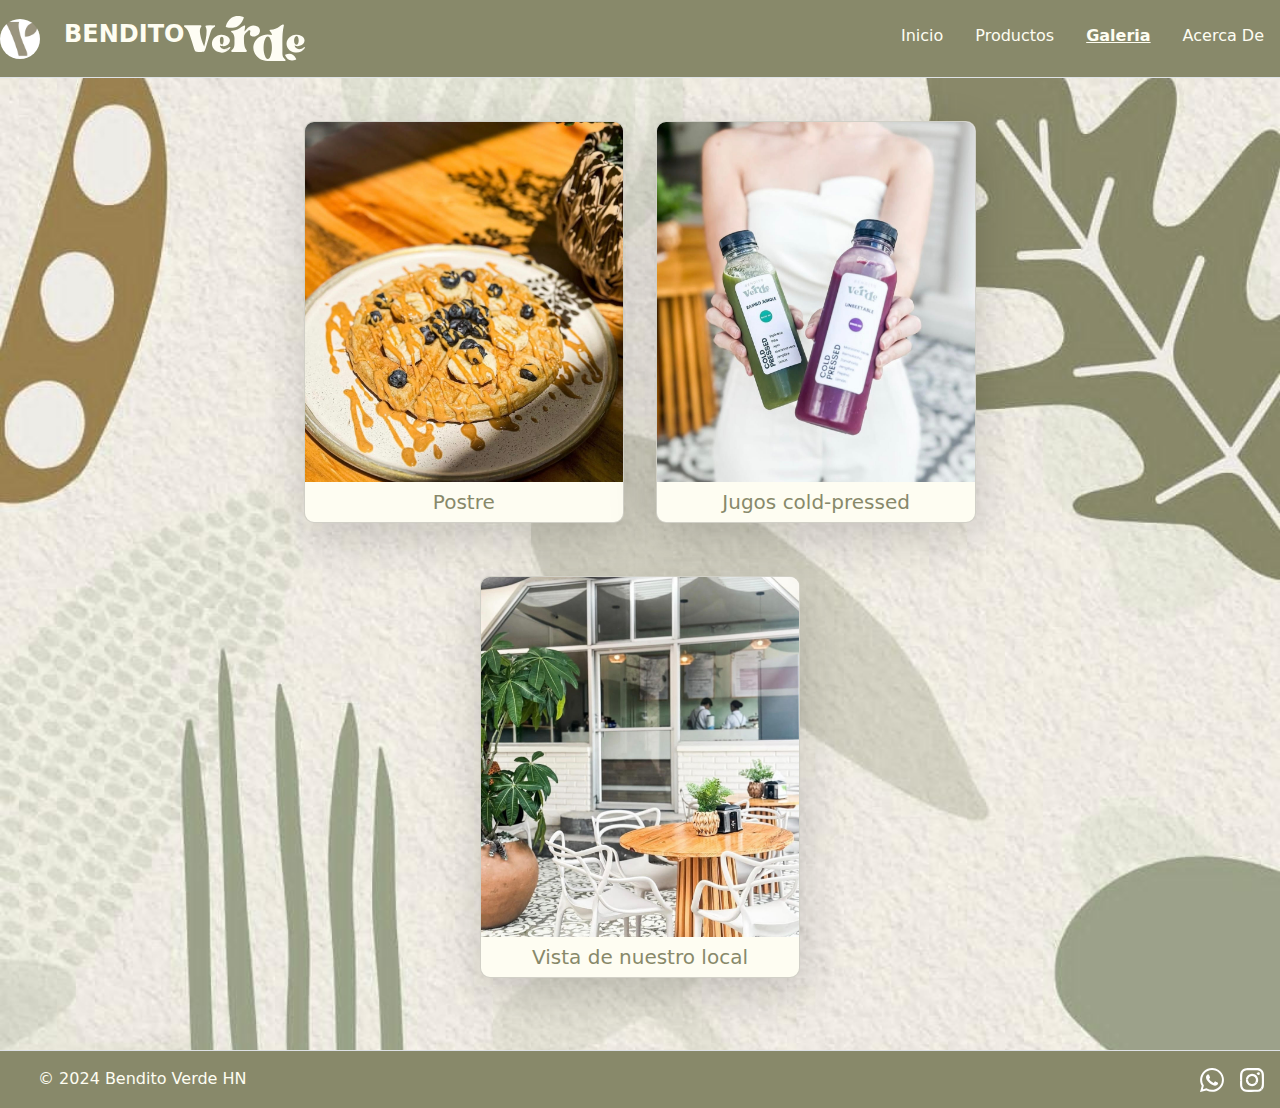
==== galeria.html @ 78dced23 "guillermo + BENDITO" ====
<!doctype html>
<html lang="en">

<head>
    <meta charset="utf-8">
    <meta name="viewport" content="width=device-width, initial-scale=1">
    <title>Bendito Verde HN - Galeria para recordar</title>
    <link rel="icon" type="image/x-icon" href="img/taza-de-cafe.png">
    <link href="https://cdn.jsdelivr.net/npm/bootstrap@5.3.3/dist/css/bootstrap.min.css" rel="stylesheet"
        integrity="sha384-QWTKZyjpPEjISv5WaRU9OFeRpok6YctnYmDr5pNlyT2bRjXh0JMhjY6hW+ALEwIH" crossorigin="anonymous">
    <link rel="stylesheet" href="galeria.css">
</head>

<body>
    <header class="d-flex flex-wrap justify-content-center py-3 border-bottom fixed-top">
        <a href="/"
            class="d-flex align-items-center mb-3 mb-md-0 me-md-auto link-body-emphasis text-decoration-none gap-4"
            style="width: 230px;">
            <img class="img-fluid rounded-circle" src="img/logo.JPG" alt="logo" style="max-height: 40px;">
            <span class="fs-4 fw-bold d-flex flex-direction-row">BENDITO<img src="img/verde-titulo.svg"
                    alt="Verde"></span>
        </a>

        <ul class="nav nav-pills">
            <li class="nav-item"><a href="#" class="nav-link" aria-current="page">Inicio</a></li>
            <li class="nav-item"><a href="productos.html" class="nav-link">Productos</a></li>
            <li class="nav-item"><a href="galeria.html" class="nav-link active">Galeria</a></li>
            <li class="nav-item"><a href="#" class="nav-link">Acerca De</a></li>
        </ul>
    </header>

    <main class="bg-secondary-subtle text-white pb-5">
        <div class="container pt-5">
            <div class="row row-cols-1 row-cols-md-2 row-cols-lg-3 g-4 justify-content-center">
                <!-- Card 1 -->
                <div class="col mb-4 d-flex justify-content-center">
                    <div class="card shadow-lg custom-card tarjeta h-100">
                        <div class="image-wrapper">
                            <img src="img/platillos.jpg.jpeg" class="card-img-top rounded-top" alt="platillos">
                        </div>
                        <h5 class="card-title text-center mt-2" style="color: #88896a;">Postre</h5>
                        <div class="overlay">
                            <h5 class="overlay-title">Postres</h5>
                            <p class="overlay-text">Contamos con los mejores platillos para satisfacer cada uno de tus gustos y deseos.</p>
                            <a href="productos.html" class="btn btn-primary" style="background-color: #88896a; border-color: #88896a;">Conoce más sobre nuestros postres</a>
                        </div>
                    </div>
                </div>
        
                <!-- Card 2 -->
                <div class="col mb-4 d-flex justify-content-center">
                    <div class="card shadow-lg custom-card tarjeta h-100">
                        <div class="image-wrapper">
                            <img src="img/bebidas.jpg.jpeg" class="card-img-top rounded-top" alt="bebidas">
                        </div>
                        <h5 class="card-title text-center mt-2" style="color: #88896a;">Jugos cold-pressed</h5>
                        <div class="overlay">
                            <h5 class="overlay-title">Jugos cold-pressed</h5>
                            <p class="overlay-text">Refresca tu cuerpo con nuestros jugos cold-pressed que son jugos 100% naturales sin azúcares ni preservantes.</p>
                            <a href="productos.html" class="btn btn-primary" style="background-color: #88896a; border-color: #88896a;">Conoce más sobre nuestros jugos</a>
                        </div>
                    </div>
                </div>
        
                <!-- Card 3 -->
                <div class="col mb-4 d-flex justify-content-center">
                    <div class="card shadow-lg custom-card tarjeta h-100">
                        <div class="image-wrapper">
                            <img src="img/vista.jpg.jpeg" class="card-img-top rounded-top" alt="local">
                        </div>
                        <h5 class="card-title text-center mt-2" style="color: #88896a;">Vista de nuestro local</h5>
                        <div class="overlay">
                            <h5 class="overlay-title">Nuestro local</h5>
                            <p class="overlay-text">Contamos con las mejores instalaciones para que te sientas como en tu hogar y disfrutes de nuestro sabor.</p>
                            <a href="#" class="btn btn-primary" style="background-color: #88896a; border-color: #88896a;">Conócenos</a>
                        </div>
                    </div>
                </div>
            </div>
        </div>        
    </main>
    
    <footer class="d-flex flex-wrap justify-content-between align-items-center py-3 border-top">
        <div class="col-md-4 d-flex align-items-center">
            <a href="/" class="mb-3 me-2 mb-md-0 text-body-secondary text-decoration-none lh-1">
                <svg class="bi" width="30" height="24">
                    <use xlink:href="#bootstrap"></use>
                </svg>
            </a>
            <span class="mb-3 mb-md-0">© 2024 Bendito Verde HN</span>
        </div>

        <ul class="nav col-md-4 justify-content-end list-unstyled d-flex me-3">
            <li class="ms-3"><a class="text-body-secondary" href="#"><img src="img/whatsapp.svg" width="24" height="24"
                        alt=""></a></li>
            <li class="ms-3"><a class="text-body-secondary" href="#"><img src="img/instagram.svg" width="24" height="24"
                        alt=""></a></a></li>
        </ul>
    </footer>
    <script src="https://cdn.jsdelivr.net/npm/bootstrap@5.3.3/dist/js/bootstrap.bundle.min.js"
        integrity="sha384-YvpcrYf0tY3lHB60NNkmXc5s9fDVZLESaAA55NDzOxhy9GkcIdslK1eN7N6jIeHz"
        crossorigin="anonymous"></script>
    <script src="index.js" type="module"></script>
</body>

</html>
---- galeria.css ----
header{
    background-color: #88896a;
}

@media (max-width: 760px) {
    header{
        flex-direction: column;
        align-items: center;
    }
    main{
        margin-top: 129px !important;
    }
}


@media (max-width: 361px) {
    main{
        margin-top: 169px !important;
    }
}

main{
    margin-top: 73px;
}

header a span{
    color: #fefdf2;
}

.nav{
    justify-content: center;
}

.nav-link{
    color: #fefdf2;
}

.nav-link:hover{
    text-decoration: underline;
    font-weight: bold;
    color: #cdbca2;
}

.nav-pills .nav-link.active, .nav-pills .show > .nav-link{
    color: #fefdf2;
    background-color: transparent;
    text-decoration: underline;
    font-weight: bold;
}

.bg-secondary-subtle{
    background-image: url('img/fondo.jpg') !important;
    background-repeat: no-repeat;
    background-size:cover;
    background-attachment: fixed;
}

.hero-img{
    background-image: url(img/coffee-wallpaper.jpg);
    background-repeat: no-repeat;
    background-size: cover;
    background-position: center;
}

*{
    margin: 0;
    box-sizing: border-box;
}

.card{
    height: 402px !important;
}

footer{
    background-color: #88896a;
}

footer span{
    color: #fefdf2;
}

.custom-card {
    width: 20rem;
    height: auto;
    border-radius: 10px;
    overflow: hidden;
    position: relative;
    background-color: #fefdf2;
}

.row{
    gap: 5px !important;
    justify-content: center;
}

.image-wrapper {
    height: 360px;
    overflow: hidden;
}

.custom-card img {
    width: 100%;
    height: 100%;
    object-fit: cover;
    transition: transform 0.3s ease;
}

.custom-card:hover img {
    transform: scale(1.1); 
}

/* Overlay */
.overlay {
    position: absolute;
    bottom: 0;
    left: 0;
    width: 100%;
    height: 100%;
    background-color: rgba(0, 0, 0, 0.7); 
    color: #fefdf2;
    display: flex;
    flex-direction: column;
    justify-content: center;
    align-items: center;
    opacity: 0;
    transition: opacity 0.3s ease;
    padding: 20px;
    text-align: center;
}

.custom-card:hover .overlay {
    opacity: 1;
}

.overlay-title {
    font-size: 1.5rem;
    margin: 0;
}

.overlay-text {
    font-size: 1rem;
    margin: 10px 0;
}

.container {
    display: flex;
    justify-content: center;
    align-items: center;
    min-height: 100vh;
}
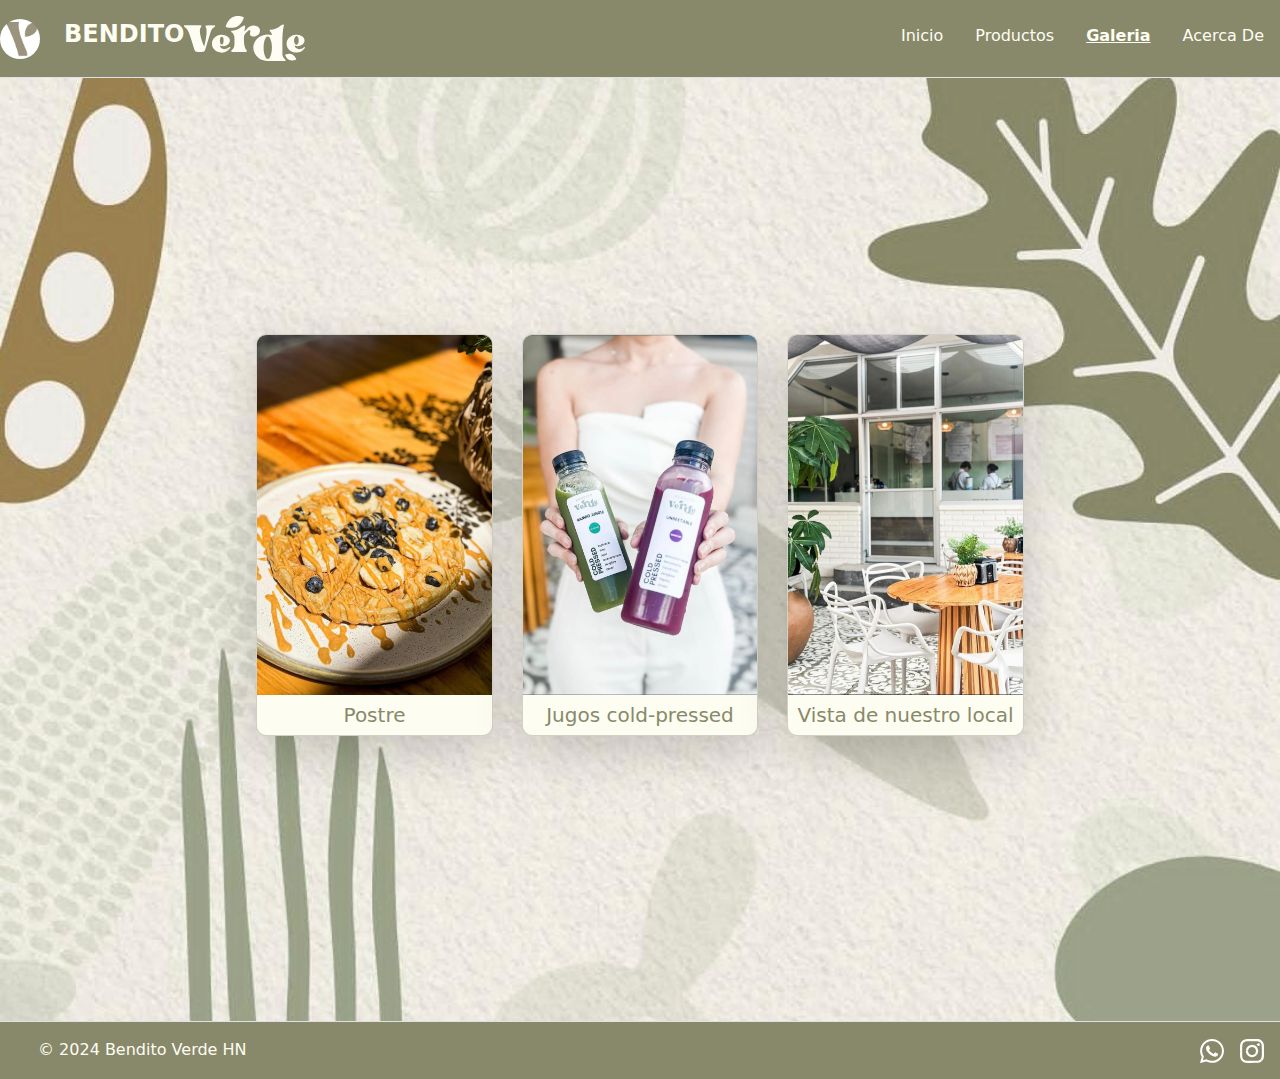
==== commit 36db8290: "galeria mejor" ====
--- a/galeria.html
+++ b/galeria.html
@@ -31,7 +31,7 @@
 
     <main class="bg-secondary-subtle text-white pb-5">
         <div class="container pt-5">
-            <div class="row row-cols-1 row-cols-md-2 row-cols-lg-3 g-4 justify-content-center">
+            <div class="row row-cols-1 row-cols-md-2 row-cols-lg-4 g-4 justify-content-center">
                 <!-- Card 1 -->
                 <div class="col mb-4 d-flex justify-content-center">
                     <div class="card shadow-lg custom-card tarjeta h-100">
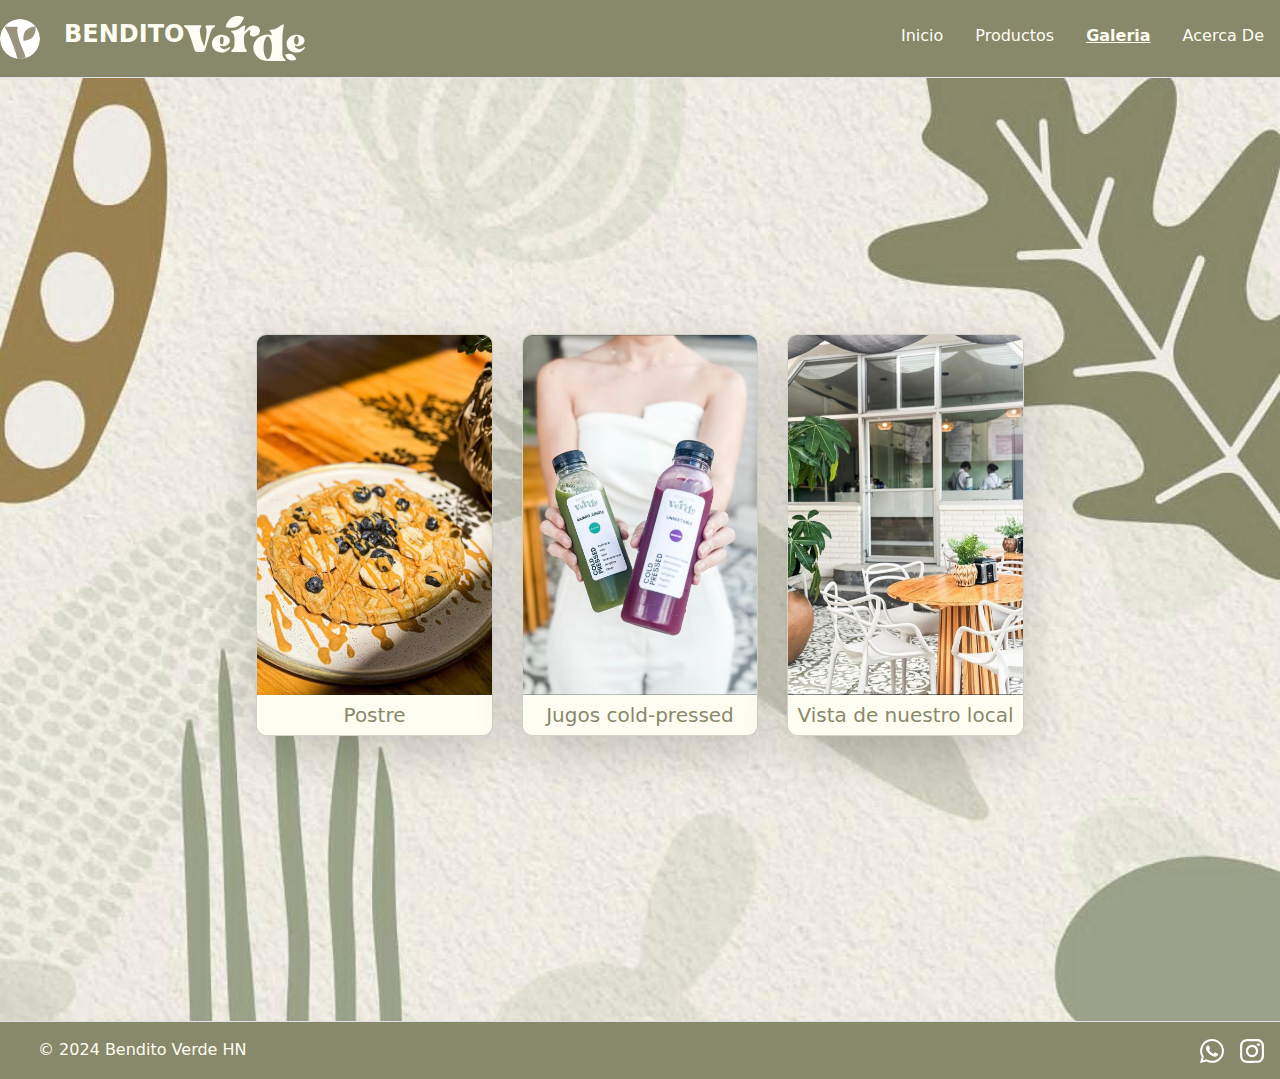
==== commit 96fb9ffc: "logo centrado" ====
--- a/galeria.html
+++ b/galeria.html
@@ -16,7 +16,7 @@
         <a href="/"
             class="d-flex align-items-center mb-3 mb-md-0 me-md-auto link-body-emphasis text-decoration-none gap-4"
             style="width: 230px;">
-            <img class="img-fluid rounded-circle" src="img/logo.JPG" alt="logo" style="max-height: 40px;">
+            <img class="img-fluid rounded-circle" src="img/logo.svg" alt="logo" style="max-height: 40px;">
             <span class="fs-4 fw-bold d-flex flex-direction-row">BENDITO<img src="img/verde-titulo.svg"
                     alt="Verde"></span>
         </a>
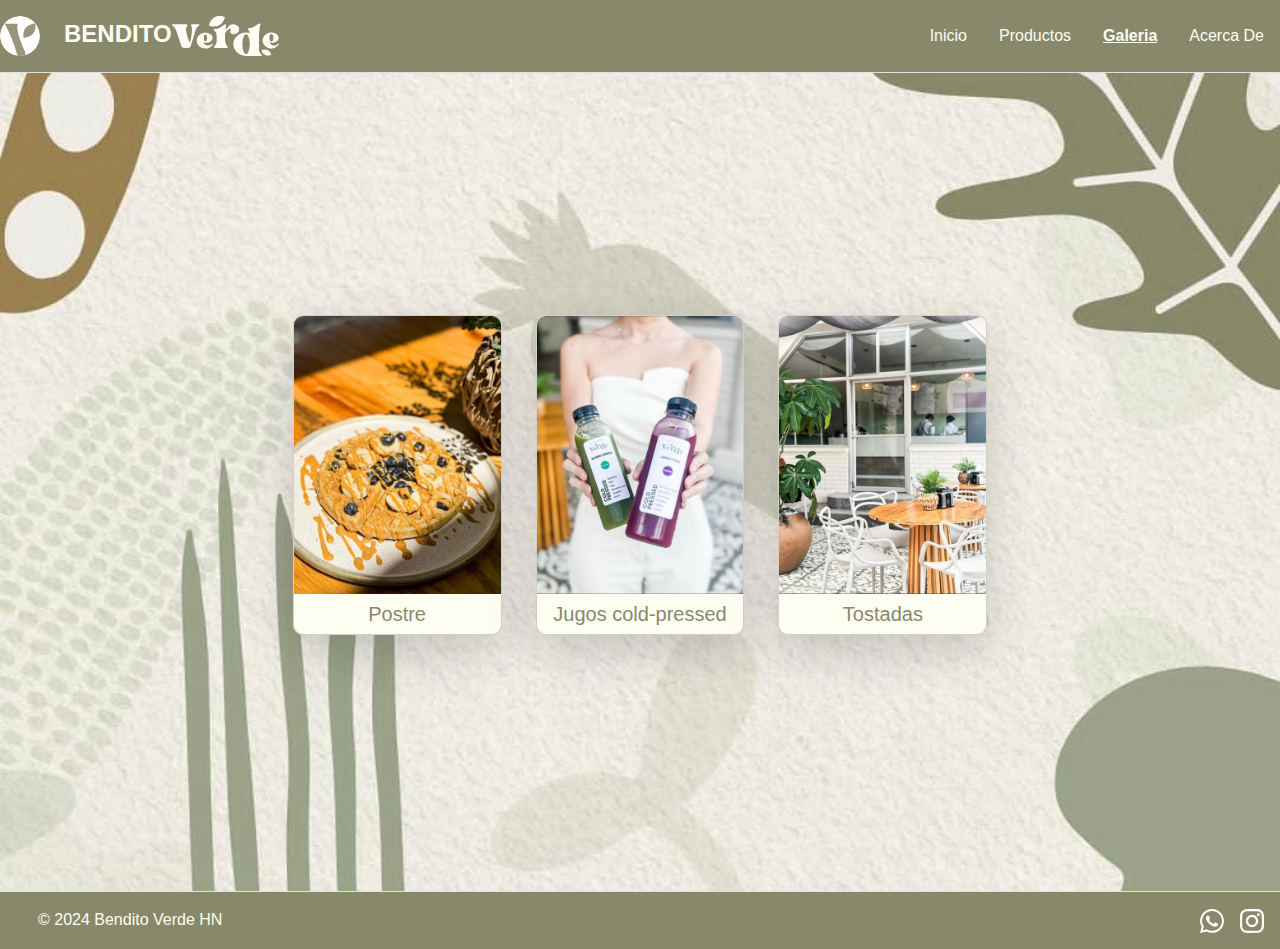
==== commit dd6eb534: "Update galeria.html" ====
--- a/galeria.html
+++ b/galeria.html
@@ -13,7 +13,7 @@
 
 <body>
     <header class="d-flex flex-wrap justify-content-center py-3 border-bottom fixed-top">
-        <a href="/"
+        <a
             class="d-flex align-items-center mb-3 mb-md-0 me-md-auto link-body-emphasis text-decoration-none gap-4"
             style="width: 230px;">
             <img class="img-fluid rounded-circle" src="img/logo.svg" alt="logo" style="max-height: 40px;">
@@ -22,7 +22,7 @@
         </a>
 
         <ul class="nav nav-pills">
-            <li class="nav-item"><a href="#" class="nav-link" aria-current="page">Inicio</a></li>
+            <li class="nav-item"><a href="index.html" class="nav-link" aria-current="page">Inicio</a></li>
             <li class="nav-item"><a href="productos.html" class="nav-link">Productos</a></li>
             <li class="nav-item"><a href="galeria.html" class="nav-link active">Galeria</a></li>
             <li class="nav-item"><a href="#" class="nav-link">Acerca De</a></li>
@@ -68,10 +68,10 @@
                         <div class="image-wrapper">
                             <img src="img/vista.jpg.jpeg" class="card-img-top rounded-top" alt="local">
                         </div>
-                        <h5 class="card-title text-center mt-2" style="color: #88896a;">Vista de nuestro local</h5>
+                        <h5 class="card-title text-center mt-2" style="color: #88896a;">Tostadas</h5>
                         <div class="overlay">
-                            <h5 class="overlay-title">Nuestro local</h5>
-                            <p class="overlay-text">Contamos con las mejores instalaciones para que te sientas como en tu hogar y disfrutes de nuestro sabor.</p>
+                            <h5 class="overlay-title">Nuestras Tostadas</h5>
+                            <p class="overlay-text">Contamos con las mejores tostadas para que te sientas como en tu hogar y disfrutes de nuestro sabor.</p>
                             <a href="#" class="btn btn-primary" style="background-color: #88896a; border-color: #88896a;">Conócenos</a>
                         </div>
                     </div>
@@ -103,4 +103,4 @@
     <script src="index.js" type="module"></script>
 </body>
 
-</html>+</html>
--- a/galeria.css
+++ b/galeria.css
@@ -1,96 +1,90 @@
-header{
-    background-color: #88896a;
+/* Estilos generales */
+* {
+    margin: 0;
+    padding: 0;
+    box-sizing: border-box;
 }
 
-@media (max-width: 760px) {
-    header{
-        flex-direction: column;
-        align-items: center;
-    }
-    main{
-        margin-top: 129px !important;
-    }
+body {
+    font-family: Arial, sans-serif;
+    background-color: #f8f9fa;
 }
 
-
-@media (max-width: 361px) {
-    main{
-        margin-top: 169px !important;
-    }
+header {
+    background-color: #88896a;
+    z-index: 1000;
 }
 
-main{
-    margin-top: 73px;
-}
-
-header a span{
+header a span {
     color: #fefdf2;
 }
 
-.nav{
-    justify-content: center;
+.nav-link {
+    color: #fefdf2 !important;
 }
 
-.nav-link{
-    color: #fefdf2;
-}
-
-.nav-link:hover{
+.nav-link:hover {
     text-decoration: underline;
     font-weight: bold;
     color: #cdbca2;
 }
 
-.nav-pills .nav-link.active, .nav-pills .show > .nav-link{
+.nav-pills .nav-link.active,
+.nav-pills .show>.nav-link {
     color: #fefdf2;
     background-color: transparent;
     text-decoration: underline;
     font-weight: bold;
 }
 
-.bg-secondary-subtle{
+main {
+    margin-top: 73px;
+    padding-top: 30px;
+}
+
+.bg-secondary-subtle {
     background-image: url('img/fondo.jpg') !important;
     background-repeat: no-repeat;
-    background-size:cover;
+    background-size: cover;
     background-attachment: fixed;
+    background-position: center;
 }
 
-.hero-img{
+/* Hero image */
+.hero-img {
     background-image: url(img/coffee-wallpaper.jpg);
     background-repeat: no-repeat;
     background-size: cover;
     background-position: center;
 }
 
-*{
-    margin: 0;
-    box-sizing: border-box;
-}
-
-.card{
-    height: 402px !important;
-}
-
-footer{
+footer {
     background-color: #88896a;
-}
-
-footer span{
     color: #fefdf2;
 }
 
+footer span {
+    color: #fefdf2;
+}
+
+/* Estilos para las tarjetas */
 .custom-card {
-    width: 20rem;
-    height: auto;
+    width: 100%;
+    max-width: 1rem;
+    max-height: 20rem;
     border-radius: 10px;
     overflow: hidden;
     position: relative;
     background-color: #fefdf2;
+    display: flex;
+    flex-direction: column;
+    transition: transform 0.3s ease;
+    margin: 5px;
+    box-shadow: 0 4px 8px rgba(0, 0, 0, 0.1);
 }
 
-.row{
-    gap: 5px !important;
-    justify-content: center;
+.custom-card:hover {
+    transform: scale(1.05);
 }
 
 .image-wrapper {
@@ -106,22 +100,21 @@
 }
 
 .custom-card:hover img {
-    transform: scale(1.1); 
+    transform: scale(1.1);
 }
 
-/* Overlay */
 .overlay {
     position: absolute;
+    top: 0;
+    left: 0;
+    right: 0;
     bottom: 0;
-    left: 0;
-    width: 100%;
-    height: 100%;
-    background-color: rgba(0, 0, 0, 0.7); 
+    background-color: rgba(0, 0, 0, 0.7);
     color: #fefdf2;
     display: flex;
     flex-direction: column;
+    align-items: center;
     justify-content: center;
-    align-items: center;
     opacity: 0;
     transition: opacity 0.3s ease;
     padding: 20px;
@@ -142,10 +135,48 @@
     margin: 10px 0;
 }
 
+.card {
+    height: 402px !important;
+    max-width: 100%;
+}
+
+/* Contenedor centralizado */
 .container {
     display: flex;
     justify-content: center;
     align-items: center;
-    min-height: 100vh;
+    padding: 20px;
+    flex-wrap: wrap;
+    min-height: calc(100vh - 200px);
 }
 
+/* para los dispositivos moviles */
+@media (max-width: 768px) {
+    .container {
+        flex-direction: column;
+        align-items: center;
+        margin-left: -20px;
+    }
+
+    .custom-card {
+        margin-left: 20px;
+    }
+}
+
+/* para las computadoras */
+@media (min-width: 992px) {
+    .container {
+        justify-content: center;
+        min-height: calc(100vh - 160px);
+    }
+}
+
+/* para las tablets*/
+@media (min-width: 768px) and (max-width: 991px) {
+    .container {
+        justify-content: center;
+        align-items: center;
+        min-height: calc(100vh - 160px);
+        flex-direction: row;
+    }
+}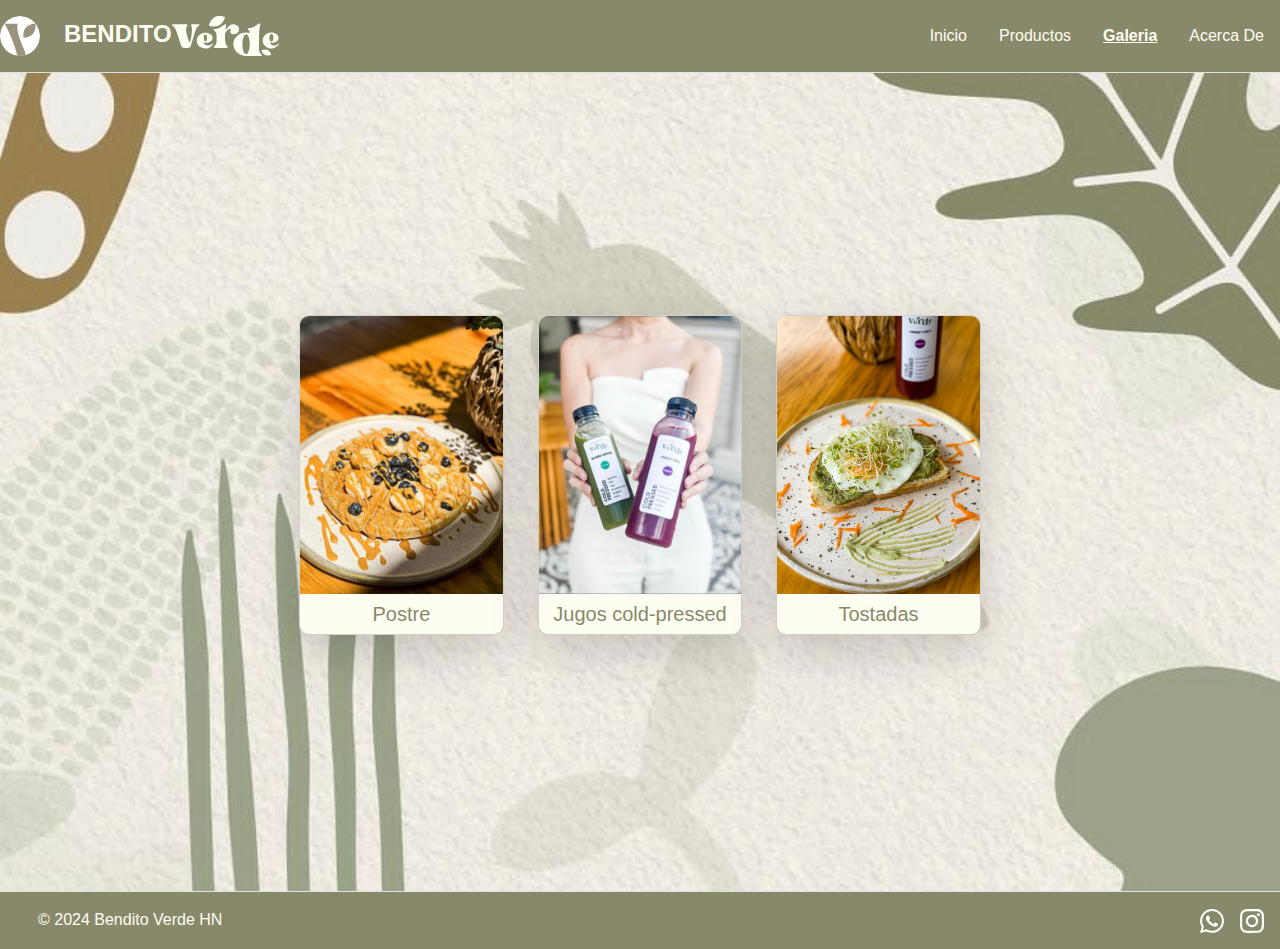
==== commit 7ac6bba9: "Update galeria.html" ====
--- a/galeria.html
+++ b/galeria.html
@@ -66,7 +66,7 @@
                 <div class="col mb-4 d-flex justify-content-center">
                     <div class="card shadow-lg custom-card tarjeta h-100">
                         <div class="image-wrapper">
-                            <img src="img/vista.jpg.jpeg" class="card-img-top rounded-top" alt="local">
+                            <img src="img/tostadas.jpg" class="card-img-top rounded-top" alt="local">
                         </div>
                         <h5 class="card-title text-center mt-2" style="color: #88896a;">Tostadas</h5>
                         <div class="overlay">
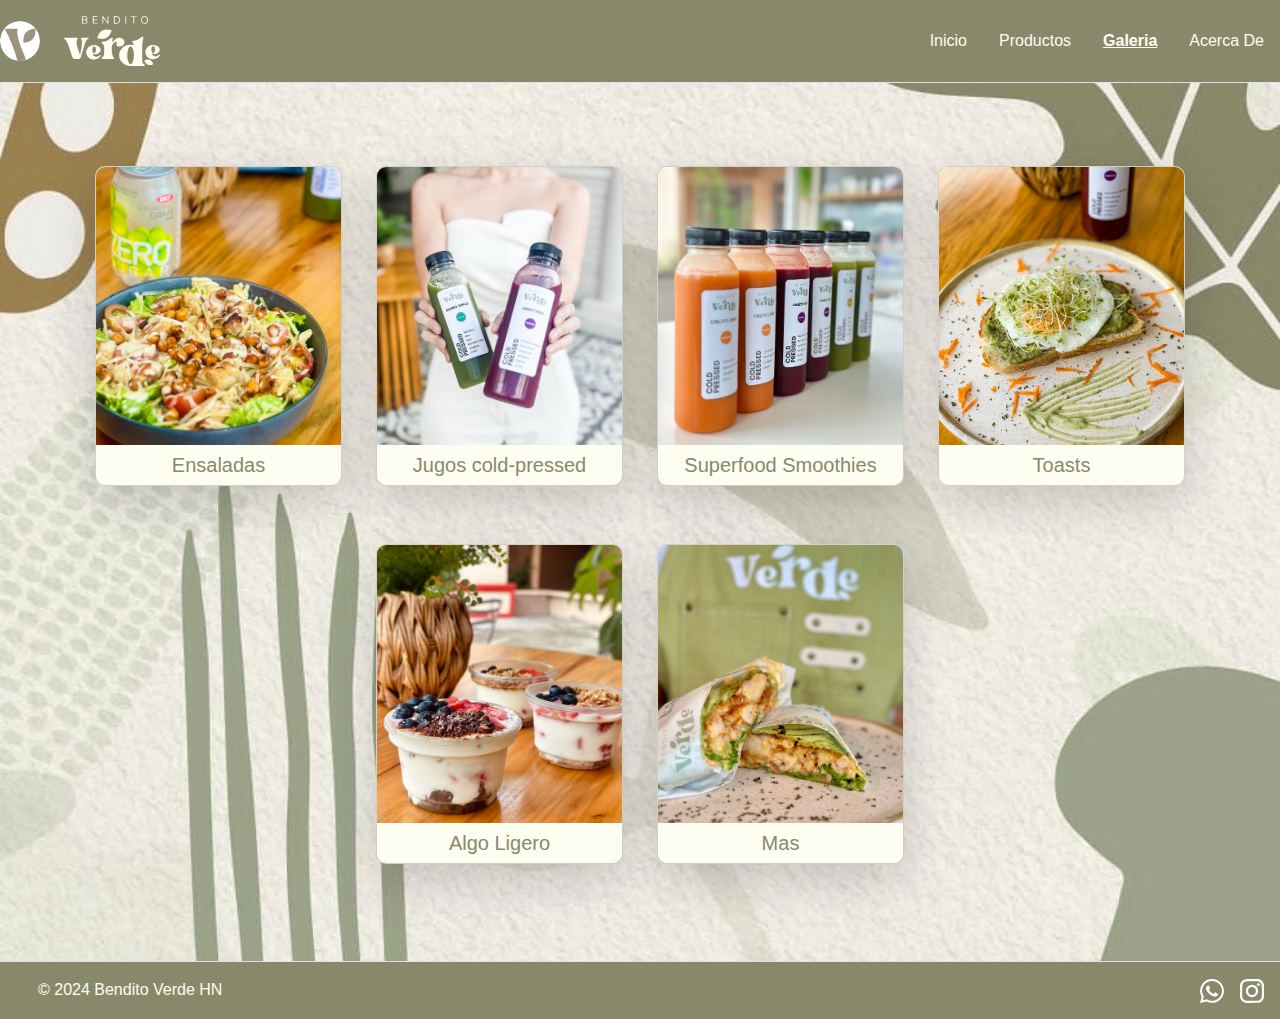
==== commit aa81bd50: "cambios hoy" ====
--- a/galeria.html
+++ b/galeria.html
@@ -6,19 +6,21 @@
     <meta name="viewport" content="width=device-width, initial-scale=1">
     <title>Bendito Verde HN - Galeria para recordar</title>
     <link rel="icon" type="image/x-icon" href="img/taza-de-cafe.png">
+    <link rel="preconnect" href="https://fonts.googleapis.com">
+    <link rel="preconnect" href="https://fonts.gstatic.com" crossorigin>
+    <link href="https://fonts.googleapis.com/css2?family=Montserrat:ital,wght@0,100..900;1,100..900&display=swap">
     <link href="https://cdn.jsdelivr.net/npm/bootstrap@5.3.3/dist/css/bootstrap.min.css" rel="stylesheet"
         integrity="sha384-QWTKZyjpPEjISv5WaRU9OFeRpok6YctnYmDr5pNlyT2bRjXh0JMhjY6hW+ALEwIH" crossorigin="anonymous">
     <link rel="stylesheet" href="galeria.css">
 </head>
 
 <body>
-    <header class="d-flex flex-wrap justify-content-center py-3 border-bottom fixed-top">
+    <header class="d-flex flex-wrap justify-content-center align-items-center py-3 border-bottom fixed-top">
         <a
             class="d-flex align-items-center mb-3 mb-md-0 me-md-auto link-body-emphasis text-decoration-none gap-4"
             style="width: 230px;">
             <img class="img-fluid rounded-circle" src="img/logo.svg" alt="logo" style="max-height: 40px;">
-            <span class="fs-4 fw-bold d-flex flex-direction-row">BENDITO<img src="img/verde-titulo.svg"
-                    alt="Verde"></span>
+            <span class="fs-4 fw-bold d-flex flex-direction-row"><img class="img-fluid" src="img/titulo.svg" style="height: 50px;" alt="Verde"></span>
         </a>
 
         <ul class="nav nav-pills">
@@ -36,12 +38,12 @@
                 <div class="col mb-4 d-flex justify-content-center">
                     <div class="card shadow-lg custom-card tarjeta h-100">
                         <div class="image-wrapper">
-                            <img src="img/platillos.jpg.jpeg" class="card-img-top rounded-top" alt="platillos">
+                            <img src="img/ensaladas.jpg" class="card-img-top rounded-top" alt="platillos">
                         </div>
-                        <h5 class="card-title text-center mt-2" style="color: #88896a;">Postre</h5>
+                        <h5 class="card-title text-center mt-2" style="color: #88896a;">Ensaladas</h5>
                         <div class="overlay">
-                            <h5 class="overlay-title">Postres</h5>
-                            <p class="overlay-text">Contamos con los mejores platillos para satisfacer cada uno de tus gustos y deseos.</p>
+                            <h5 class="overlay-title">Ensaladas</h5>
+                            <p class="overlay-text">Contamos con las mejores ensaladas para satisfacer cada uno de tus gustos y deseos.</p>
                             <a href="productos.html" class="btn btn-primary" style="background-color: #88896a; border-color: #88896a;">Conoce más sobre nuestros postres</a>
                         </div>
                     </div>
@@ -61,6 +63,21 @@
                         </div>
                     </div>
                 </div>
+
+                <!-- smoothies -->
+                <div class="col mb-4 d-flex justify-content-center">
+                    <div class="card shadow-lg custom-card tarjeta h-100">
+                        <div class="image-wrapper">
+                            <img src="img/smooties.jpg" class="card-img-top rounded-top" alt="bebidas">
+                        </div>
+                        <h5 class="card-title text-center mt-2" style="color: #88896a;">Superfood Smoothies</h5>
+                        <div class="overlay">
+                            <h5 class="overlay-title">Smoothies</h5>
+                            <p class="overlay-text">Refresca tu cuerpo con nuestros Smoothies que son jugos 100% naturales sin azúcares ni preservantes.</p>
+                            <a href="productos.html" class="btn btn-primary" style="background-color: #88896a; border-color: #88896a;">Conoce más sobre nuestros jugos</a>
+                        </div>
+                    </div>
+                </div>
         
                 <!-- Card 3 -->
                 <div class="col mb-4 d-flex justify-content-center">
@@ -68,10 +85,38 @@
                         <div class="image-wrapper">
                             <img src="img/tostadas.jpg" class="card-img-top rounded-top" alt="local">
                         </div>
-                        <h5 class="card-title text-center mt-2" style="color: #88896a;">Tostadas</h5>
+                        <h5 class="card-title text-center mt-2" style="color: #88896a;">Toasts</h5>
                         <div class="overlay">
-                            <h5 class="overlay-title">Nuestras Tostadas</h5>
+                            <h5 class="overlay-title">Our Toasts</h5>
                             <p class="overlay-text">Contamos con las mejores tostadas para que te sientas como en tu hogar y disfrutes de nuestro sabor.</p>
+                            <a href="#" class="btn btn-primary" style="background-color: #88896a; border-color: #88896a;">Conócenos</a>
+                        </div>
+                    </div>
+                </div>
+                <!-- Algo Ligero  -->
+                <div class="col mb-4 d-flex justify-content-center">
+                    <div class="card shadow-lg custom-card tarjeta h-100">
+                        <div class="image-wrapper">
+                            <img src="img/yogurt.jpg" class="card-img-top rounded-top" alt="local">
+                        </div>
+                        <h5 class="card-title text-center mt-2" style="color: #88896a;">Algo Ligero</h5>
+                        <div class="overlay">
+                            <h5 class="overlay-title">Algo Ligero</h5>
+                            <p class="overlay-text">Algo ligero para acompañarnos</p>
+                            <a href="#" class="btn btn-primary" style="background-color: #88896a; border-color: #88896a;">Conócenos</a>
+                        </div>
+                    </div>
+                </div>
+                <!-- Mas  -->
+                <div class="col mb-4 d-flex justify-content-center">
+                    <div class="card shadow-lg custom-card tarjeta h-100">
+                        <div class="image-wrapper">
+                            <img src="img/wrap.jpg" class="card-img-top rounded-top" alt="local">
+                        </div>
+                        <h5 class="card-title text-center mt-2" style="color: #88896a;">Mas</h5>
+                        <div class="overlay">
+                            <h5 class="overlay-title">Otros alimentos</h5>
+                            <p class="overlay-text">Completa variedad, sirvete a tu gusto</p>
                             <a href="#" class="btn btn-primary" style="background-color: #88896a; border-color: #88896a;">Conócenos</a>
                         </div>
                     </div>
--- a/galeria.css
+++ b/galeria.css
@@ -3,6 +3,9 @@
     margin: 0;
     padding: 0;
     box-sizing: border-box;
+    font-family: "Montserrat", sans-serif;
+    font-optical-sizing: auto;
+    font-style: normal;
 }
 
 body {
@@ -15,8 +18,28 @@
     z-index: 1000;
 }
 
+@media (max-width: 760px) {
+    header{
+        flex-direction: column;
+        align-items: center;
+    }
+    main{
+        margin-top: 139px !important;
+    }
+}
+
+@media (max-width: 361px) {
+    main{
+        margin-top: 179px !important;
+    }
+}
+
 header a span {
     color: #fefdf2;
+}
+
+.nav{
+    justify-content: center;
 }
 
 .nav-link {
@@ -38,7 +61,7 @@
 }
 
 main {
-    margin-top: 73px;
+    margin-top: 83px;
     padding-top: 30px;
 }
 
